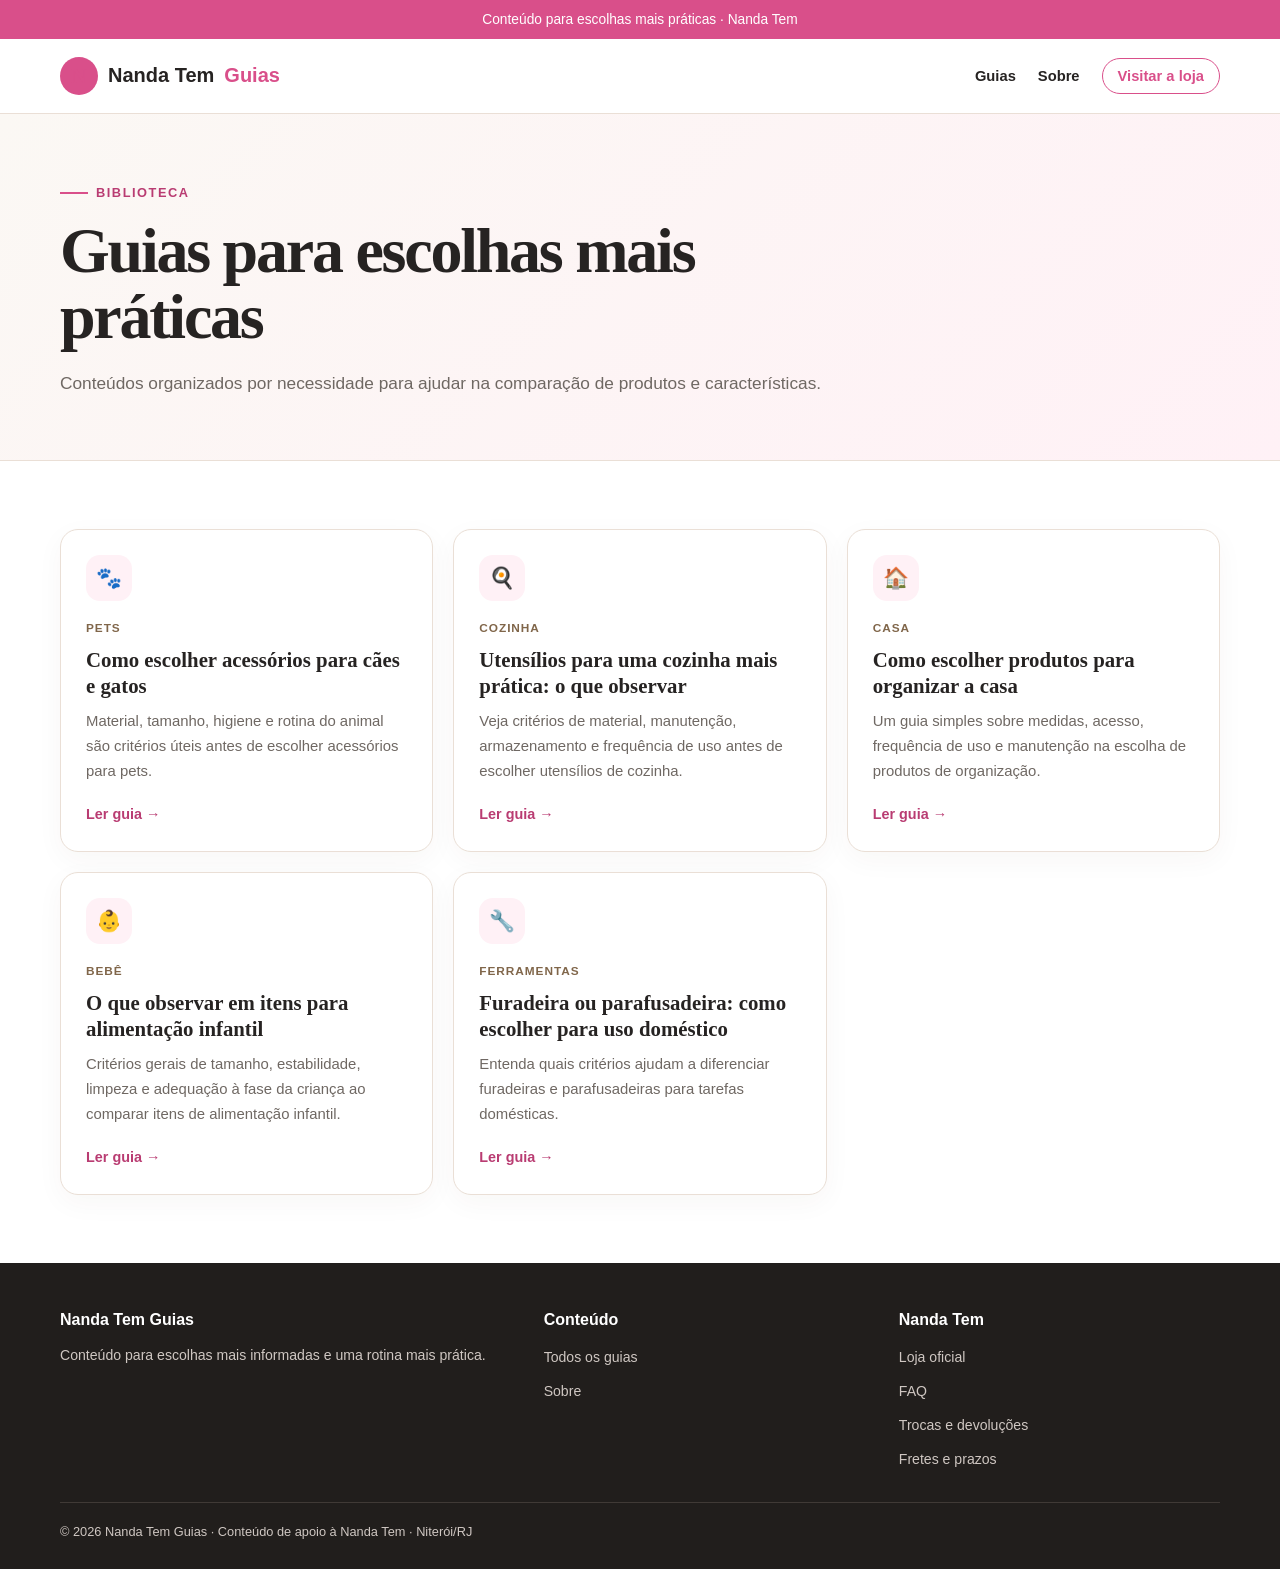
==== guias/index.html @ f45de656 "Transforma site em portal editorial Nanda Tem Guias" ====
<!DOCTYPE html><html lang="pt-BR"><head>
<meta charset="UTF-8"><meta name="viewport" content="width=device-width,initial-scale=1">
<title>Guias | Nanda Tem Guias</title>
<meta name="description" content="Acesse os guias da Nanda Tem sobre pets, cozinha, casa, bebê e ferramentas.">
<meta name="robots" content="index,follow,max-image-preview:large">
<meta name="theme-color" content="#d94f8a">
<link rel="canonical" href="https://hugodcs.github.io/NandaTem-Guias/guias/">
<link rel="stylesheet" href="../assets/css/style.css">
<meta property="og:locale" content="pt_BR"><meta property="og:type" content="article">
<meta property="og:site_name" content="Nanda Tem Guias">
<meta property="og:title" content="Guias | Nanda Tem Guias">
<meta property="og:description" content="Acesse os guias da Nanda Tem sobre pets, cozinha, casa, bebê e ferramentas.">
<meta property="og:url" content="https://hugodcs.github.io/NandaTem-Guias/guias/">
<meta name="twitter:card" content="summary">
<script type="application/ld+json">{"@context": "https://schema.org", "@type": "WebPage", "name": "Guias | Nanda Tem Guias", "url": "https://hugodcs.github.io/NandaTem-Guias/guias/", "description": "Acesse os guias da Nanda Tem sobre pets, cozinha, casa, bebê e ferramentas.", "inLanguage": "pt-BR", "publisher": {"@type": "Organization", "name": "Nanda Tem", "url": "https://nandatem.com.br/"}}</script>
</head>
<body><div class="topbar">Conteúdo para escolhas mais práticas · Nanda Tem</div>
<header class="site-header"><div class="container nav">
<a class="brand" href="../index.html"><span class="brand-mark">N</span>Nanda Tem <span>Guias</span></a>
<nav aria-label="Navegação principal"><ul class="nav-links">
<li><a href="../guias/index.html">Guias</a></li>
<li><a href="../sobre/index.html">Sobre</a></li>
<li><a class="store-link" href="https://nandatem.com.br/" target="_blank" rel="noopener">Visitar a loja</a></li>
</ul></nav></div></header><main><section class="article-hero"><div class="container"><div class="eyebrow">Biblioteca</div><h1>Guias para escolhas mais práticas</h1><p class="lead">Conteúdos organizados por necessidade para ajudar na comparação de produtos e características.</p></div></section><section><div class="container"><div class="guide-grid"><article class="guide"><div class="icon">🐾</div><div class="tag">Pets</div><h3>Como escolher acessórios para cães e gatos</h3><p>Material, tamanho, higiene e rotina do animal são critérios úteis antes de escolher acessórios para pets.</p><a class="read" href="como-escolher-acessorios-para-pets.html">Ler guia →</a></article>
<article class="guide"><div class="icon">🍳</div><div class="tag">Cozinha</div><h3>Utensílios para uma cozinha mais prática: o que observar</h3><p>Veja critérios de material, manutenção, armazenamento e frequência de uso antes de escolher utensílios de cozinha.</p><a class="read" href="utensilios-para-cozinha-pratica.html">Ler guia →</a></article>
<article class="guide"><div class="icon">🏠</div><div class="tag">Casa</div><h3>Como escolher produtos para organizar a casa</h3><p>Um guia simples sobre medidas, acesso, frequência de uso e manutenção na escolha de produtos de organização.</p><a class="read" href="como-organizar-a-casa.html">Ler guia →</a></article>
<article class="guide"><div class="icon">👶</div><div class="tag">Bebê</div><h3>O que observar em itens para alimentação infantil</h3><p>Critérios gerais de tamanho, estabilidade, limpeza e adequação à fase da criança ao comparar itens de alimentação infantil.</p><a class="read" href="itens-para-alimentacao-infantil.html">Ler guia →</a></article>
<article class="guide"><div class="icon">🔧</div><div class="tag">Ferramentas</div><h3>Furadeira ou parafusadeira: como escolher para uso doméstico</h3><p>Entenda quais critérios ajudam a diferenciar furadeiras e parafusadeiras para tarefas domésticas.</p><a class="read" href="furadeira-ou-parafusadeira.html">Ler guia →</a></article></div></div></section></main><footer><div class="container"><div class="footer-grid">
<div><h3>Nanda Tem Guias</h3><p>Conteúdo para escolhas mais informadas e uma rotina mais prática.</p></div>
<div><h3>Conteúdo</h3><ul class="footer-links"><li><a href="../guias/index.html">Todos os guias</a></li><li><a href="../sobre/index.html">Sobre</a></li></ul></div>
<div><h3>Nanda Tem</h3><ul class="footer-links"><li><a href="https://nandatem.com.br/" target="_blank" rel="noopener">Loja oficial</a></li><li><a href="https://nandatem.com.br/faq" target="_blank" rel="noopener">FAQ</a></li><li><a href="https://nandatem.com.br/trocas" target="_blank" rel="noopener">Trocas e devoluções</a></li><li><a href="https://nandatem.com.br/prazos" target="_blank" rel="noopener">Fretes e prazos</a></li></ul></div>
</div><div class="copyright">© 2026 Nanda Tem Guias · Conteúdo de apoio à Nanda Tem · Niterói/RJ</div></div></footer></body></html>
---- assets/css/style.css ----
:root{--pink:#d94f8a;--pink-dark:#b93c72;--pink-soft:#fff1f6;--cream:#fbf8f4;--sand:#f3eee8;--bronze:#80664a;--ink:#262322;--muted:#6f6863;--line:#eadfd6;--white:#fff;--shadow:0 14px 40px rgba(70,48,37,.08);--radius:18px}
*{box-sizing:border-box;margin:0;padding:0}html{scroll-behavior:smooth}body{font-family:Inter,-apple-system,BlinkMacSystemFont,"Segoe UI",Roboto,Helvetica,Arial,sans-serif;color:var(--ink);background:#fff;line-height:1.68}a{color:inherit;text-decoration:none}.container{width:min(1160px,calc(100% - 32px));margin:auto}.topbar{background:var(--pink);color:#fff;text-align:center;padding:8px 16px;font-size:.86rem}.site-header{background:rgba(255,255,255,.96);border-bottom:1px solid var(--line);position:sticky;top:0;z-index:20;backdrop-filter:blur(10px)}.nav{min-height:74px;display:flex;align-items:center;justify-content:space-between;gap:24px}.brand{display:flex;align-items:center;gap:10px;font-weight:800;font-size:1.25rem}.brand-mark{width:38px;height:38px;border-radius:50%;display:grid;place-items:center;background:var(--pink);color:#fff;font-family:Georgia,serif;font-size:1.3rem}.brand span{color:var(--pink)}.nav-links{display:flex;gap:22px;align-items:center;list-style:none;font-size:.92rem;font-weight:650}.nav-links a:hover{color:var(--pink)}.store-link{border:1px solid var(--pink);color:var(--pink);padding:9px 15px;border-radius:999px}.store-link:hover{background:var(--pink);color:#fff!important}
.hero{background:radial-gradient(circle at 88% 20%,rgba(217,79,138,.13),transparent 25%),linear-gradient(135deg,var(--cream),var(--pink-soft));border-bottom:1px solid var(--line)}.hero-inner{min-height:460px;display:grid;grid-template-columns:1.15fr .85fr;align-items:center;gap:50px;padding:64px 0}.eyebrow{display:inline-flex;align-items:center;gap:8px;color:var(--pink-dark);font-size:.8rem;font-weight:800;text-transform:uppercase;letter-spacing:.12em;margin-bottom:14px}.eyebrow:before{content:"";width:28px;height:2px;background:var(--pink)}h1,h2,h3{font-family:Georgia,"Times New Roman",serif}h1{font-size:clamp(2.5rem,5vw,4.7rem);line-height:1.04;letter-spacing:-.035em}h1 em{font-style:normal;color:var(--pink)}.hero p{font-size:1.08rem;color:var(--muted);max-width:680px;margin:20px 0 27px}.actions{display:flex;flex-wrap:wrap;gap:12px}.btn{display:inline-flex;align-items:center;justify-content:center;padding:13px 21px;border-radius:999px;font-weight:750}.btn-primary{background:var(--pink);color:#fff}.btn-primary:hover{background:var(--pink-dark)}.btn-secondary{border:1px solid var(--line);background:#fff;color:var(--bronze)}.hero-card{background:#fff;border:1px solid var(--line);border-radius:28px;padding:28px;box-shadow:var(--shadow)}.hero-card h2{font-size:1.6rem;margin:8px 0 10px}.hero-card p{font-size:.96rem;margin:0}.mini-list{display:grid;gap:10px;margin-top:18px}.mini-list div{padding:11px 13px;border-radius:12px;background:var(--cream);border:1px solid var(--line);font-size:.91rem;font-weight:650}
section{padding:68px 0}.section-soft{background:var(--cream);border-block:1px solid var(--line)}.section-head{max-width:760px;margin-bottom:32px}.kicker{color:var(--pink);font-weight:800;font-size:.78rem;text-transform:uppercase;letter-spacing:.12em}.section-head h2{font-size:clamp(2rem,4vw,3rem);line-height:1.12;margin:7px 0 11px}.section-head p,.muted{color:var(--muted)}.guide-grid{display:grid;grid-template-columns:repeat(3,1fr);gap:20px}.guide{border:1px solid var(--line);border-radius:var(--radius);padding:25px;background:#fff;box-shadow:0 8px 28px rgba(70,48,37,.04);display:flex;flex-direction:column;min-height:245px}.guide .icon{width:46px;height:46px;border-radius:14px;background:var(--pink-soft);display:grid;place-items:center;font-size:1.3rem;margin-bottom:18px}.tag{color:var(--bronze);font-size:.74rem;font-weight:800;text-transform:uppercase;letter-spacing:.08em}.guide h3{font-size:1.3rem;line-height:1.25;margin:8px 0 10px}.guide p{color:var(--muted);font-size:.93rem;margin-bottom:18px}.read{margin-top:auto;color:var(--pink-dark);font-weight:800;font-size:.9rem}.guide:hover{border-color:#e8bfd0;transform:translateY(-2px);transition:.18s}
.article-wrap{width:min(850px,calc(100% - 32px));margin:auto}.article-hero{background:linear-gradient(135deg,var(--cream),var(--pink-soft));border-bottom:1px solid var(--line);padding:62px 0}.breadcrumbs{font-size:.84rem;color:var(--muted);margin-bottom:18px}.breadcrumbs a{color:var(--pink-dark)}.article-hero h1{font-size:clamp(2.3rem,5vw,4rem);max-width:850px}.article-hero .lead{font-size:1.08rem;color:var(--muted);margin-top:18px}.article{padding:52px 0}.article h2{font-size:1.75rem;margin:34px 0 12px}.article h3{font-size:1.3rem;margin:25px 0 9px}.article p{margin-bottom:16px;color:#3c3835}.article ul{margin:0 0 20px 22px}.article li{margin:7px 0}.note{background:var(--cream);border:1px solid var(--line);border-left:4px solid var(--pink);border-radius:12px;padding:18px;margin:24px 0}.cta{background:#2d2825;color:#fff;border-radius:20px;padding:28px;margin-top:38px}.cta h2{margin:0 0 10px;color:#fff}.cta p{color:#e3dad4}.cta a{color:#fff;text-decoration:underline;font-weight:700}
.about-box{background:linear-gradient(135deg,#2d2825,#3b322d);color:#fff;border-radius:26px;padding:40px;display:grid;grid-template-columns:1.3fr .7fr;gap:30px;align-items:center}.about-box h2{font-size:2.2rem;margin-bottom:10px}.about-box p{color:#e3dad4}.about-box .btn{justify-self:end;background:#fff;color:var(--pink-dark)}
footer{background:#211e1c;color:#cfc7c2;padding:44px 0 26px}.footer-grid{display:grid;grid-template-columns:1.4fr 1fr 1fr;gap:34px}footer h3{font-family:inherit;color:#fff;font-size:1rem;margin-bottom:10px}footer p,footer a{font-size:.88rem;color:#cfc7c2}.footer-links{list-style:none;display:grid;gap:7px}.copyright{border-top:1px solid #403a36;margin-top:30px;padding-top:18px;font-size:.8rem}
@media(max-width:860px){.nav-links li:not(:last-child){display:none}.hero-inner,.about-box{grid-template-columns:1fr}.guide-grid{grid-template-columns:1fr 1fr}.about-box .btn{justify-self:start}.footer-grid{grid-template-columns:1fr 1fr}}@media(max-width:600px){.container,.article-wrap{width:min(100% - 24px,1160px)}.guide-grid,.footer-grid{grid-template-columns:1fr}section{padding:52px 0}.actions .btn{width:100%}.hero-card,.about-box{padding:23px}}
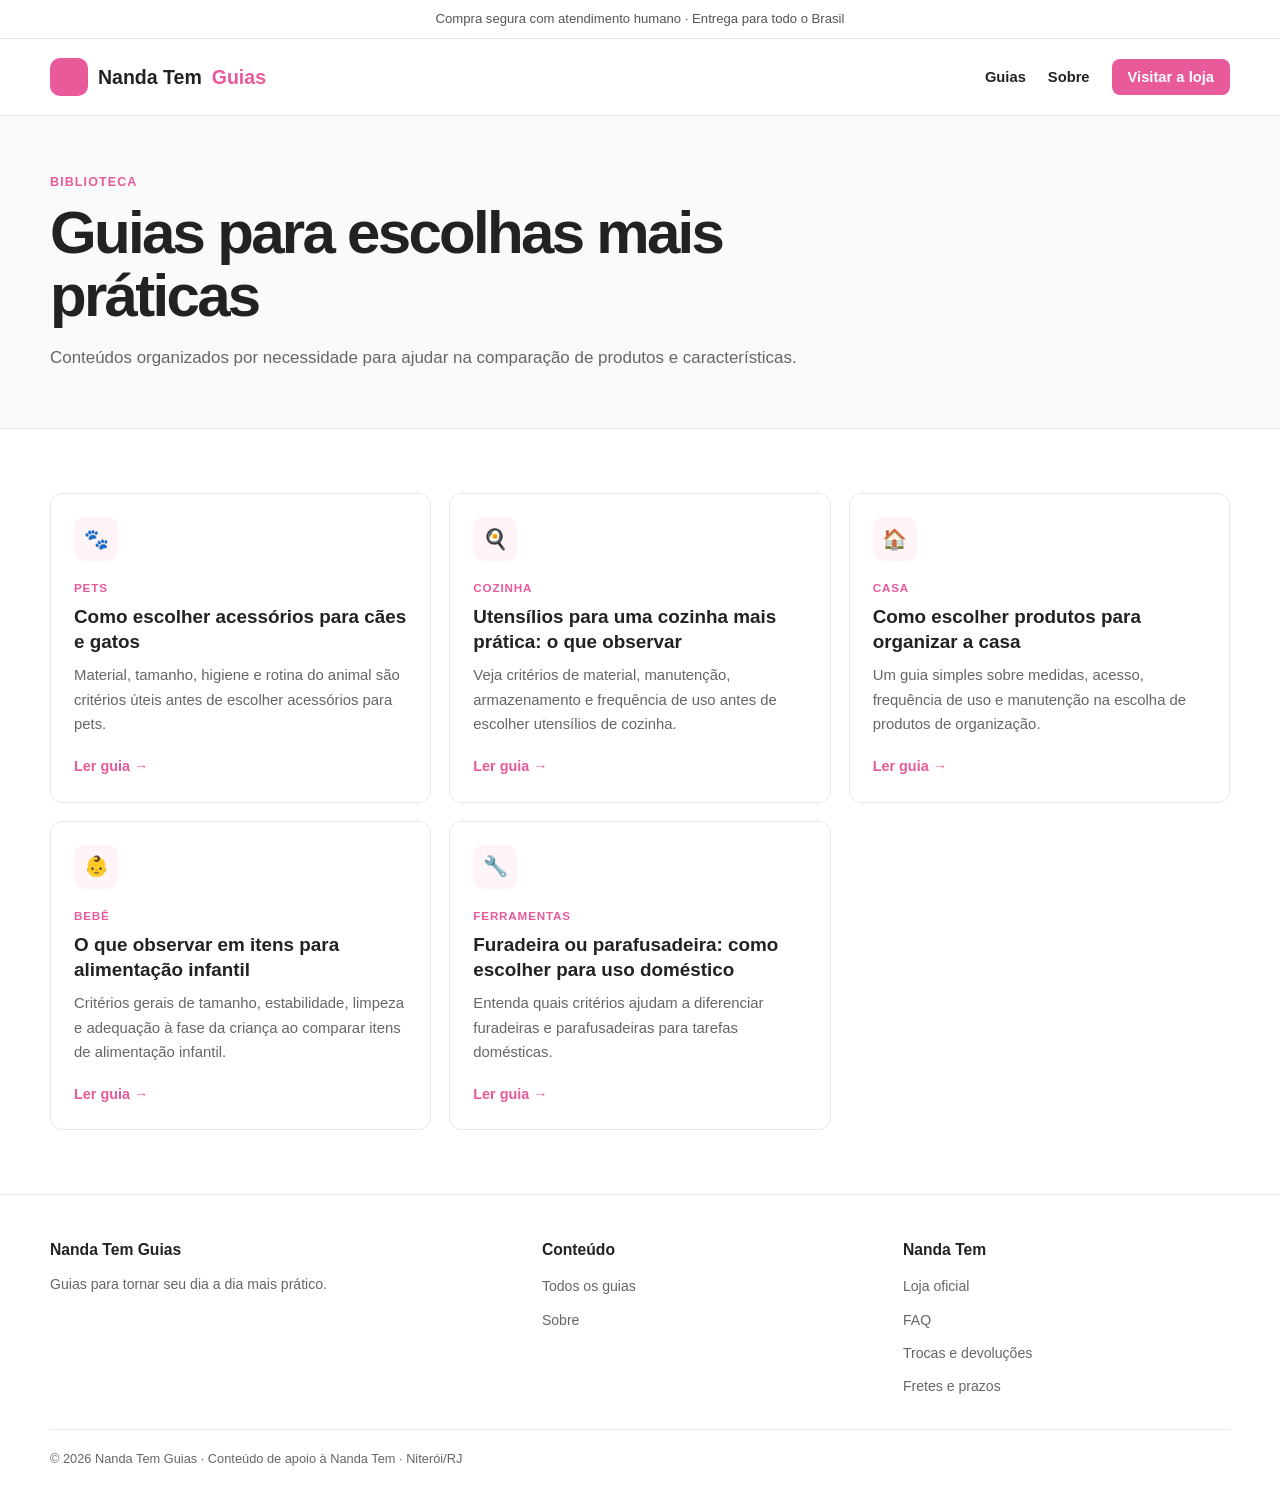
==== commit c04141ca: "Atualiza identidade visual Nanda Tem Guias V2" ====
--- a/guias/index.html
+++ b/guias/index.html
@@ -14,7 +14,7 @@
 <meta name="twitter:card" content="summary">
 <script type="application/ld+json">{"@context": "https://schema.org", "@type": "WebPage", "name": "Guias | Nanda Tem Guias", "url": "https://hugodcs.github.io/NandaTem-Guias/guias/", "description": "Acesse os guias da Nanda Tem sobre pets, cozinha, casa, bebê e ferramentas.", "inLanguage": "pt-BR", "publisher": {"@type": "Organization", "name": "Nanda Tem", "url": "https://nandatem.com.br/"}}</script>
 </head>
-<body><div class="topbar">Conteúdo para escolhas mais práticas · Nanda Tem</div>
+<body><div class="topbar">Compra segura com atendimento humano · Entrega para todo o Brasil</div>
 <header class="site-header"><div class="container nav">
 <a class="brand" href="../index.html"><span class="brand-mark">N</span>Nanda Tem <span>Guias</span></a>
 <nav aria-label="Navegação principal"><ul class="nav-links">
@@ -26,7 +26,7 @@
 <article class="guide"><div class="icon">🏠</div><div class="tag">Casa</div><h3>Como escolher produtos para organizar a casa</h3><p>Um guia simples sobre medidas, acesso, frequência de uso e manutenção na escolha de produtos de organização.</p><a class="read" href="como-organizar-a-casa.html">Ler guia →</a></article>
 <article class="guide"><div class="icon">👶</div><div class="tag">Bebê</div><h3>O que observar em itens para alimentação infantil</h3><p>Critérios gerais de tamanho, estabilidade, limpeza e adequação à fase da criança ao comparar itens de alimentação infantil.</p><a class="read" href="itens-para-alimentacao-infantil.html">Ler guia →</a></article>
 <article class="guide"><div class="icon">🔧</div><div class="tag">Ferramentas</div><h3>Furadeira ou parafusadeira: como escolher para uso doméstico</h3><p>Entenda quais critérios ajudam a diferenciar furadeiras e parafusadeiras para tarefas domésticas.</p><a class="read" href="furadeira-ou-parafusadeira.html">Ler guia →</a></article></div></div></section></main><footer><div class="container"><div class="footer-grid">
-<div><h3>Nanda Tem Guias</h3><p>Conteúdo para escolhas mais informadas e uma rotina mais prática.</p></div>
+<div><h3>Nanda Tem Guias</h3><p>Guias para tornar seu dia a dia mais prático.</p></div>
 <div><h3>Conteúdo</h3><ul class="footer-links"><li><a href="../guias/index.html">Todos os guias</a></li><li><a href="../sobre/index.html">Sobre</a></li></ul></div>
 <div><h3>Nanda Tem</h3><ul class="footer-links"><li><a href="https://nandatem.com.br/" target="_blank" rel="noopener">Loja oficial</a></li><li><a href="https://nandatem.com.br/faq" target="_blank" rel="noopener">FAQ</a></li><li><a href="https://nandatem.com.br/trocas" target="_blank" rel="noopener">Trocas e devoluções</a></li><li><a href="https://nandatem.com.br/prazos" target="_blank" rel="noopener">Fretes e prazos</a></li></ul></div>
 </div><div class="copyright">© 2026 Nanda Tem Guias · Conteúdo de apoio à Nanda Tem · Niterói/RJ</div></div></footer></body></html>
--- a/assets/css/style.css
+++ b/assets/css/style.css
@@ -1,8 +1,89 @@
-:root{--pink:#d94f8a;--pink-dark:#b93c72;--pink-soft:#fff1f6;--cream:#fbf8f4;--sand:#f3eee8;--bronze:#80664a;--ink:#262322;--muted:#6f6863;--line:#eadfd6;--white:#fff;--shadow:0 14px 40px rgba(70,48,37,.08);--radius:18px}
-*{box-sizing:border-box;margin:0;padding:0}html{scroll-behavior:smooth}body{font-family:Inter,-apple-system,BlinkMacSystemFont,"Segoe UI",Roboto,Helvetica,Arial,sans-serif;color:var(--ink);background:#fff;line-height:1.68}a{color:inherit;text-decoration:none}.container{width:min(1160px,calc(100% - 32px));margin:auto}.topbar{background:var(--pink);color:#fff;text-align:center;padding:8px 16px;font-size:.86rem}.site-header{background:rgba(255,255,255,.96);border-bottom:1px solid var(--line);position:sticky;top:0;z-index:20;backdrop-filter:blur(10px)}.nav{min-height:74px;display:flex;align-items:center;justify-content:space-between;gap:24px}.brand{display:flex;align-items:center;gap:10px;font-weight:800;font-size:1.25rem}.brand-mark{width:38px;height:38px;border-radius:50%;display:grid;place-items:center;background:var(--pink);color:#fff;font-family:Georgia,serif;font-size:1.3rem}.brand span{color:var(--pink)}.nav-links{display:flex;gap:22px;align-items:center;list-style:none;font-size:.92rem;font-weight:650}.nav-links a:hover{color:var(--pink)}.store-link{border:1px solid var(--pink);color:var(--pink);padding:9px 15px;border-radius:999px}.store-link:hover{background:var(--pink);color:#fff!important}
-.hero{background:radial-gradient(circle at 88% 20%,rgba(217,79,138,.13),transparent 25%),linear-gradient(135deg,var(--cream),var(--pink-soft));border-bottom:1px solid var(--line)}.hero-inner{min-height:460px;display:grid;grid-template-columns:1.15fr .85fr;align-items:center;gap:50px;padding:64px 0}.eyebrow{display:inline-flex;align-items:center;gap:8px;color:var(--pink-dark);font-size:.8rem;font-weight:800;text-transform:uppercase;letter-spacing:.12em;margin-bottom:14px}.eyebrow:before{content:"";width:28px;height:2px;background:var(--pink)}h1,h2,h3{font-family:Georgia,"Times New Roman",serif}h1{font-size:clamp(2.5rem,5vw,4.7rem);line-height:1.04;letter-spacing:-.035em}h1 em{font-style:normal;color:var(--pink)}.hero p{font-size:1.08rem;color:var(--muted);max-width:680px;margin:20px 0 27px}.actions{display:flex;flex-wrap:wrap;gap:12px}.btn{display:inline-flex;align-items:center;justify-content:center;padding:13px 21px;border-radius:999px;font-weight:750}.btn-primary{background:var(--pink);color:#fff}.btn-primary:hover{background:var(--pink-dark)}.btn-secondary{border:1px solid var(--line);background:#fff;color:var(--bronze)}.hero-card{background:#fff;border:1px solid var(--line);border-radius:28px;padding:28px;box-shadow:var(--shadow)}.hero-card h2{font-size:1.6rem;margin:8px 0 10px}.hero-card p{font-size:.96rem;margin:0}.mini-list{display:grid;gap:10px;margin-top:18px}.mini-list div{padding:11px 13px;border-radius:12px;background:var(--cream);border:1px solid var(--line);font-size:.91rem;font-weight:650}
-section{padding:68px 0}.section-soft{background:var(--cream);border-block:1px solid var(--line)}.section-head{max-width:760px;margin-bottom:32px}.kicker{color:var(--pink);font-weight:800;font-size:.78rem;text-transform:uppercase;letter-spacing:.12em}.section-head h2{font-size:clamp(2rem,4vw,3rem);line-height:1.12;margin:7px 0 11px}.section-head p,.muted{color:var(--muted)}.guide-grid{display:grid;grid-template-columns:repeat(3,1fr);gap:20px}.guide{border:1px solid var(--line);border-radius:var(--radius);padding:25px;background:#fff;box-shadow:0 8px 28px rgba(70,48,37,.04);display:flex;flex-direction:column;min-height:245px}.guide .icon{width:46px;height:46px;border-radius:14px;background:var(--pink-soft);display:grid;place-items:center;font-size:1.3rem;margin-bottom:18px}.tag{color:var(--bronze);font-size:.74rem;font-weight:800;text-transform:uppercase;letter-spacing:.08em}.guide h3{font-size:1.3rem;line-height:1.25;margin:8px 0 10px}.guide p{color:var(--muted);font-size:.93rem;margin-bottom:18px}.read{margin-top:auto;color:var(--pink-dark);font-weight:800;font-size:.9rem}.guide:hover{border-color:#e8bfd0;transform:translateY(-2px);transition:.18s}
-.article-wrap{width:min(850px,calc(100% - 32px));margin:auto}.article-hero{background:linear-gradient(135deg,var(--cream),var(--pink-soft));border-bottom:1px solid var(--line);padding:62px 0}.breadcrumbs{font-size:.84rem;color:var(--muted);margin-bottom:18px}.breadcrumbs a{color:var(--pink-dark)}.article-hero h1{font-size:clamp(2.3rem,5vw,4rem);max-width:850px}.article-hero .lead{font-size:1.08rem;color:var(--muted);margin-top:18px}.article{padding:52px 0}.article h2{font-size:1.75rem;margin:34px 0 12px}.article h3{font-size:1.3rem;margin:25px 0 9px}.article p{margin-bottom:16px;color:#3c3835}.article ul{margin:0 0 20px 22px}.article li{margin:7px 0}.note{background:var(--cream);border:1px solid var(--line);border-left:4px solid var(--pink);border-radius:12px;padding:18px;margin:24px 0}.cta{background:#2d2825;color:#fff;border-radius:20px;padding:28px;margin-top:38px}.cta h2{margin:0 0 10px;color:#fff}.cta p{color:#e3dad4}.cta a{color:#fff;text-decoration:underline;font-weight:700}
-.about-box{background:linear-gradient(135deg,#2d2825,#3b322d);color:#fff;border-radius:26px;padding:40px;display:grid;grid-template-columns:1.3fr .7fr;gap:30px;align-items:center}.about-box h2{font-size:2.2rem;margin-bottom:10px}.about-box p{color:#e3dad4}.about-box .btn{justify-self:end;background:#fff;color:var(--pink-dark)}
-footer{background:#211e1c;color:#cfc7c2;padding:44px 0 26px}.footer-grid{display:grid;grid-template-columns:1.4fr 1fr 1fr;gap:34px}footer h3{font-family:inherit;color:#fff;font-size:1rem;margin-bottom:10px}footer p,footer a{font-size:.88rem;color:#cfc7c2}.footer-links{list-style:none;display:grid;gap:7px}.copyright{border-top:1px solid #403a36;margin-top:30px;padding-top:18px;font-size:.8rem}
-@media(max-width:860px){.nav-links li:not(:last-child){display:none}.hero-inner,.about-box{grid-template-columns:1fr}.guide-grid{grid-template-columns:1fr 1fr}.about-box .btn{justify-self:start}.footer-grid{grid-template-columns:1fr 1fr}}@media(max-width:600px){.container,.article-wrap{width:min(100% - 24px,1160px)}.guide-grid,.footer-grid{grid-template-columns:1fr}section{padding:52px 0}.actions .btn{width:100%}.hero-card,.about-box{padding:23px}}
+:root{
+  --brand:#e85a9a;
+  --brand-hover:#d8498b;
+  --brand-soft:#fff4f8;
+  --text:#222222;
+  --muted:#666666;
+  --line:#e8e8e8;
+  --surface:#ffffff;
+  --surface-soft:#fafafa;
+  --success:#267a46;
+  --shadow:0 4px 18px rgba(0,0,0,.06);
+  --radius:12px;
+}
+*{box-sizing:border-box;margin:0;padding:0}
+html{scroll-behavior:smooth}
+body{font-family:Inter,-apple-system,BlinkMacSystemFont,"Segoe UI",Roboto,Helvetica,Arial,sans-serif;color:var(--text);background:#fff;line-height:1.65}
+a{color:inherit;text-decoration:none}
+.container{width:min(1180px,calc(100% - 32px));margin:auto}
+.topbar{background:#fff;color:#555;text-align:center;padding:8px 16px;font-size:.82rem;border-bottom:1px solid var(--line)}
+.site-header{background:rgba(255,255,255,.98);border-bottom:1px solid var(--line);position:sticky;top:0;z-index:20;backdrop-filter:blur(10px)}
+.nav{min-height:76px;display:flex;align-items:center;justify-content:space-between;gap:24px}
+.brand{display:flex;align-items:center;gap:10px;font-weight:800;font-size:1.22rem}
+.brand-mark{width:38px;height:38px;border-radius:10px;display:grid;place-items:center;background:var(--brand);color:#fff;font-weight:900;font-size:1.25rem}
+.brand span{color:var(--brand)}
+.nav-links{display:flex;gap:22px;align-items:center;list-style:none;font-size:.92rem;font-weight:650}
+.nav-links a:hover{color:var(--brand)}
+.store-link{background:var(--brand);color:#fff!important;padding:10px 16px;border-radius:8px}
+.store-link:hover{background:var(--brand-hover)}
+.hero{background:#fff;border-bottom:1px solid var(--line)}
+.hero-inner{min-height:440px;display:grid;grid-template-columns:1.08fr .92fr;align-items:center;gap:48px;padding:60px 0}
+.eyebrow,.kicker{color:var(--brand);font-size:.78rem;font-weight:800;text-transform:uppercase;letter-spacing:.09em;margin-bottom:10px}
+h1,h2,h3{font-family:inherit}
+h1{font-size:clamp(2.45rem,5vw,4.35rem);line-height:1.04;letter-spacing:-.045em;font-weight:850}
+h1 em{font-style:normal;color:var(--brand)}
+.hero p{font-size:1.08rem;color:var(--muted);max-width:680px;margin:20px 0 27px}
+.actions{display:flex;flex-wrap:wrap;gap:12px}
+.btn{display:inline-flex;align-items:center;justify-content:center;padding:12px 20px;border-radius:8px;font-weight:750}
+.btn-primary{background:var(--brand);color:#fff}
+.btn-primary:hover{background:var(--brand-hover)}
+.btn-secondary{border:1px solid var(--line);background:#fff;color:#333}
+.btn-secondary:hover{border-color:var(--brand);color:var(--brand)}
+.hero-card{background:var(--surface-soft);border:1px solid var(--line);border-radius:16px;padding:28px;box-shadow:none}
+.hero-card h2{font-size:1.55rem;line-height:1.2;margin:7px 0 10px}
+.hero-card p{font-size:.96rem;margin:0}
+.mini-list{display:grid;gap:9px;margin-top:18px}
+.mini-list div{padding:11px 13px;border-radius:8px;background:#fff;border:1px solid var(--line);font-size:.91rem;font-weight:650}
+section{padding:64px 0}
+.section-soft{background:var(--surface-soft);border-block:1px solid var(--line)}
+.section-head{max-width:760px;margin-bottom:30px}
+.section-head h2{font-size:clamp(1.9rem,4vw,2.75rem);line-height:1.12;margin:5px 0 10px;font-weight:800;letter-spacing:-.025em}
+.section-head p,.muted{color:var(--muted)}
+.guide-grid{display:grid;grid-template-columns:repeat(3,1fr);gap:18px}
+.guide{border:1px solid var(--line);border-radius:var(--radius);padding:23px;background:#fff;box-shadow:none;display:flex;flex-direction:column;min-height:235px}
+.guide .icon{width:44px;height:44px;border-radius:10px;background:var(--brand-soft);display:grid;place-items:center;font-size:1.25rem;margin-bottom:17px}
+.tag{color:var(--brand);font-size:.73rem;font-weight:800;text-transform:uppercase;letter-spacing:.07em}
+.guide h3{font-size:1.18rem;line-height:1.3;margin:8px 0 9px;font-weight:780}
+.guide p{color:var(--muted);font-size:.93rem;margin-bottom:18px}
+.read{margin-top:auto;color:var(--brand);font-weight:750;font-size:.9rem}
+.guide:hover{border-color:#f0a8c7;box-shadow:var(--shadow);transition:.18s}
+.article-wrap{width:min(850px,calc(100% - 32px));margin:auto}
+.article-hero{background:var(--surface-soft);border-bottom:1px solid var(--line);padding:56px 0}
+.breadcrumbs{font-size:.84rem;color:var(--muted);margin-bottom:18px}
+.breadcrumbs a{color:var(--brand)}
+.article-hero h1{font-size:clamp(2.2rem,5vw,3.75rem);max-width:850px}
+.article-hero .lead{font-size:1.06rem;color:var(--muted);margin-top:17px}
+.article{padding:48px 0}
+.article h2{font-size:1.55rem;margin:32px 0 11px;font-weight:800}
+.article h3{font-size:1.2rem;margin:24px 0 8px}
+.article p{margin-bottom:16px;color:#3c3c3c}
+.article ul{margin:0 0 20px 22px}
+.article li{margin:7px 0}
+.note{background:var(--brand-soft);border:1px solid #f5cadc;border-left:4px solid var(--brand);border-radius:9px;padding:17px;margin:23px 0}
+.cta{background:var(--surface-soft);border:1px solid var(--line);border-radius:12px;padding:26px;margin-top:36px}
+.cta h2{margin:0 0 9px;color:var(--text)}
+.cta p{color:var(--muted)}
+.cta a{color:var(--brand);font-weight:750}
+.about-box{background:var(--surface-soft);border:1px solid var(--line);border-radius:14px;padding:36px;display:grid;grid-template-columns:1.3fr .7fr;gap:30px;align-items:center}
+.about-box h2{font-size:2rem;margin-bottom:9px;font-weight:800}
+.about-box p{color:var(--muted)}
+.about-box .btn{justify-self:end;background:var(--brand);color:#fff}
+footer{background:#fff;color:var(--muted);padding:42px 0 25px;border-top:1px solid var(--line)}
+.footer-grid{display:grid;grid-template-columns:1.4fr 1fr 1fr;gap:34px}
+footer h3{color:var(--text);font-size:.98rem;margin-bottom:10px}
+footer p,footer a{font-size:.88rem;color:var(--muted)}
+footer a:hover{color:var(--brand)}
+.footer-links{list-style:none;display:grid;gap:7px}
+.copyright{border-top:1px solid var(--line);margin-top:29px;padding-top:18px;font-size:.8rem}
+@media(max-width:860px){.nav-links li:not(:last-child){display:none}.hero-inner,.about-box{grid-template-columns:1fr}.guide-grid{grid-template-columns:1fr 1fr}.about-box .btn{justify-self:start}.footer-grid{grid-template-columns:1fr 1fr}}
+@media(max-width:600px){.container,.article-wrap{width:min(100% - 24px,1180px)}.guide-grid,.footer-grid{grid-template-columns:1fr}section{padding:50px 0}.hero-inner{padding:48px 0}.actions .btn{width:100%}.hero-card,.about-box{padding:22px}}
